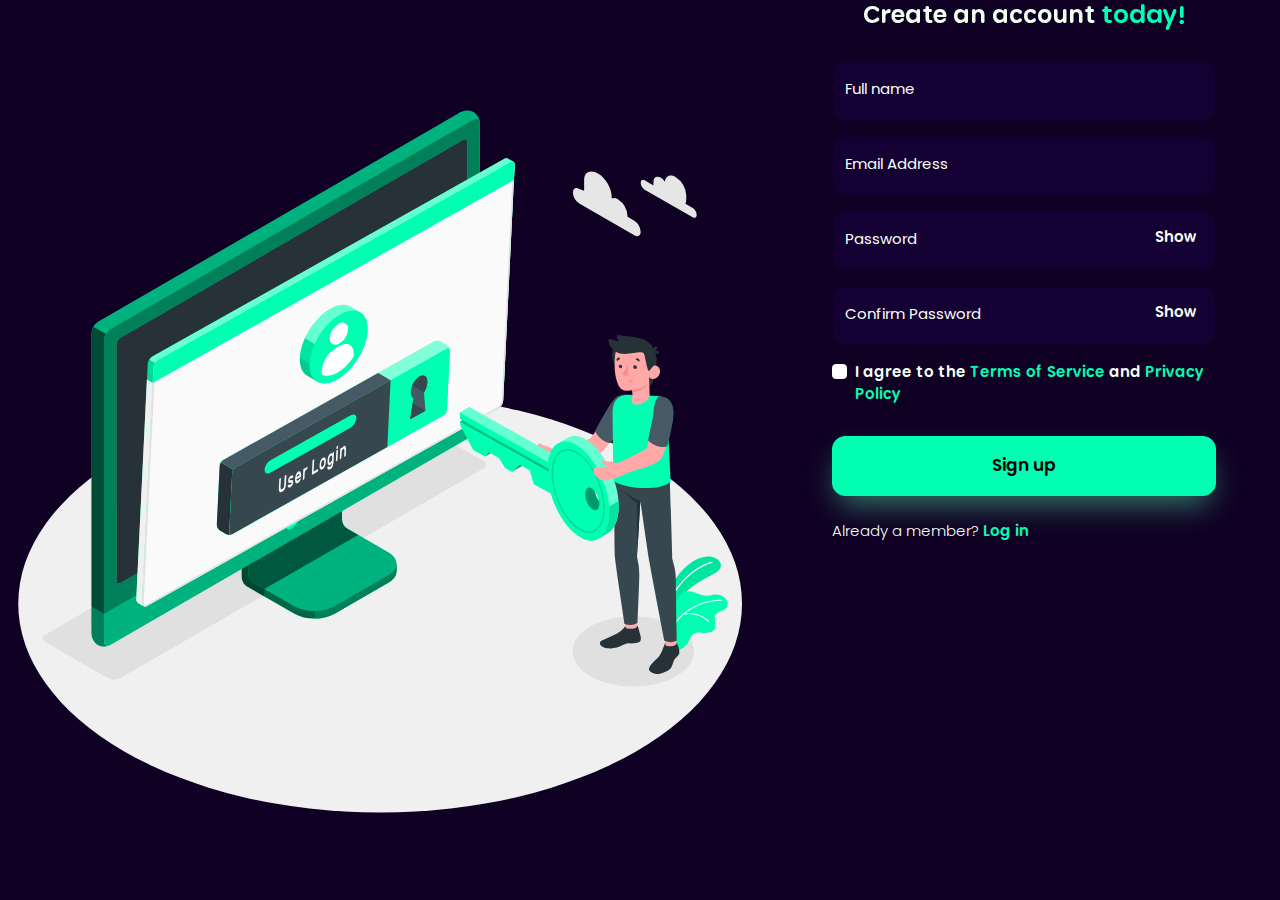
==== index.html @ 4600a2c7 "I added the login page, and completed the UI/UX of the signup" ====
<!DOCTYPE html>
<html lang="en">
<head>
    <meta charset="UTF-8">
    <meta http-equiv="X-UA-Compatible" content="IE=edge">
    <meta name="viewport" content="width=device-width, initial-scale=1.0">
    <title>Studdy Buddy Signup</title>
    <link rel="shortcut icon" href="favicon.png">
    <link href="https://cdn.jsdelivr.net/npm/bootstrap@5.1.3/dist/css/bootstrap.min.css" rel="stylesheet">
    <link rel="stylesheet" href="https://unicons.iconscout.com/release/v4.0.0/css/line.css">
    <link rel="stylesheet" href="copysignup.css">
    <link href="https://storyset.com/online">
        <link rel="stylesheet" href="https://cdnjs.cloudflare.com/ajax/libs/font-awesome/6.0.0-beta3/css/all.min.css">

</head>
<body>
    <div class="bg-img">
        <img src="login-animate.svg" alt="Background Animation">
    </div>      
<form action="home.html"> 
    <div class="site-wrap d-md-flex align-items-stretch">
        <div class="form-wrap">
            <div class="form-inner">
                <h5 class="title" style="text-align: center;">Create an account <span class="today">today!</span></h5>
                <strong>&nbsp;</strong>                  
                    <div class="form-floating">
                         <input type="text" class="form-control" id="name" placeholder="Fullname" required>
                         <label for="fullname" style="font-family: Poppins, sans-serif;">Full name</label>
                    </div>
                    <div class="form-floating">
                        <input type="email" class="form-control" id="email" name="email" placeholder="info@example.com" required>
                        <label for="email" style="font-family: Poppins, sans-serif;">Email Address</label>
                    </div>
                    <div class="form-floating">
                        <input type="password" class="form-control" id="password" name="password" placeholder="Password" required>
                        <label for="password" style="font-family: Poppins, sans-serif;">Password</label>
                        <span id="password-show-toggle" class="password-show-toggle" onclick="togglepassword('password', 'password-show-toggle')">Show</span>
                    </div>
                    <div class="form-floating">
                        <input type="password" class="form-control" id="conpassword" name="confirm_password" placeholder="Confirm password" required>
                        <label for="confirm_password" style="font-family: Poppins, sans-serif;">Confirm Password</label>
                        <span id="conpassword-show-toggle" class="conpassword-show-toggle" onclick="togglepassword('conpassword', 'conpassword-show-toggle')">Show</span>
                    </div>
                    <div class="d-flex justify-content-between">
                        <div class="form-check">
                            <input type="checkbox" class="form-check-input" id="agree" name="agree" required>
                            <label for="agree" class="form-check-label" style="font-family: 'Poppins Rounded Rounded';">I agree to the <a href="#">Terms of Service</a> and <a href="#">Privacy Policy</a></label>
                        </div>
                    </div>
                    <div class="d-grid mb-4">
                        <button type="submit" class="btn btn-primary" style="font-family: 'Poppins Rounded Rounded';">Sign up</button>
                    </div>
                    <div class="mb-2" style="font-weight: 320;">Already a member? <a href="login.html" style="font-family: 'Poppins Rounded Rounded';">Log in</a></div>
                    <strong>&nbsp;</strong>
                    <strong>&nbsp;</strong>

                </form>
                                    <strong>&nbsp;</strong>
                    <strong>&nbsp;</strong>
                    <strong>&nbsp;</strong>
            </div>
        </div>
    </div>
    </form>

    <script src="https://cdn.jsdelivr.net/npm/bootstrap@5.1.3/dist/js/bootstrap.bundle.min.js" integrity="sha384-ka7Sk0Gln4gmtz2MlQnikT1wXgYsOg+OMhuP+IlRH9sENBO0LRn5q+8nbTov4+1p" crossorigin="anonymous"></script>
    <script src="here.js"></script>
    <script src="payment.js"></script>
    <script src="https://js.paystack.co/v1/inline.js"></script> 
    <script src="https://cdn.jsdelivr.net/npm/jquery@3.5.1/dist/jquery.min.js"></script>
</body>
</html>
---- copysignup.css ----
/* ===== Google Font Import - Poppins ===== */
@import url('https://fonts.googleapis.com/css2?family=Poppins:wght@200;300;400;500;600&display=swap');

@font-face {
  font-family: 'Poppins Rounded Rounded';
  src: url('fonts/PoppinsRounded-Rounded.ttf');
}

body {
  background-color: #100124;
  font-family: 'Poppins', sans-serif;
  color: rgb(246, 255, 246);
  font-size: 15px;
}

a {
  -webkit-transition: .3s all ease;
  transition: .3s all ease;
  color: #00ffb3;
  text-decoration: none;
}

a:hover {
  color: #00ffb3;
}

/* Common styles */
.bg-img,
.form-wrap {
  height: auto; /* Dynamic height */
  min-height: 10px; /* Minimum height */
}

.bg-img {
  position: relative; /* Ensure positioning works */
  left: 0; /* Keeps it aligned at the left */
  width: 75%; /* Adjust based on your design */
  height: auto;
  z-index: 1; /* Lower stack order */
  
  display: flex; /* Enable Flexbox */
  align-items: center; /* Center vertically */
  justify-content: center; /* Center horizontally */
  background-size: cover;
  background-repeat: no-repeat;
  background-position: center center;
}

.bg-img svg {
  width: 100%; /* Fill container */
  height: 500%; /* Fill vertically */
  object-fit: cover; /* Proportional scaling */
}

.form-wrap {
  right: 0;
  position: relative;
  z-index: 2;
  padding: 5%;
  padding-top: 0%;
  width: 100%;
  background: #100124;
}

@media (min-width: 768px) {
  .bg-img {
    position: fixed;
    width: 50%;
    height: 100vh;
  }

  .form-wrap {
    position: absolute;
    width: 50%;
  }
}

@media (min-width: 992px) {
  .form-wrap {
    position: fixed;
    top: 0;
    right: 0;
    width: 50%;
    height: 100vh;
    overflow-y: auto;
  }
}

@media (min-width: 1200px) {
  .bg-img {
    position: fixed;
    width: 60%;
    height: 100vh;
  }

  .form-wrap {
    width: 40%;
  }
}


.form-wrap .title {
  font-size: 24px;
  color: rgb(240, 255, 240);
  text-shadow: 1px 1px 1px rgba(0, 0, 0, 0.1);
  filter: blur(0.2px);
  font-family: 'Poppins Rounded Rounded';
}

.today {
  color: #00ffb3;
  font-size: 25px;
}

.form-wrap .form-floating {
  position: relative;
  margin-top: 0%;
  margin-bottom: 15px;
  font-family: 'Poppins Rounded Rounded';
}

.form-wrap .form-floating .form-control {
  height: 60px !important;
  color: #fff;
  border-radius: 13px !important;
  background-color: #1b00437c;
  border-color: #0000;
  font-weight: 200;
}


.form-wrap .form-floating .form-control:active, .form-wrap .form-floating .form-control:focus {
  outline: none;
  -webkit-box-shadow: none;
          box-shadow: none;
  border-color: #00ffb3;
}

.form-wrap .password-show-toggle, .conpassword-show-toggle{
  cursor: pointer;
  position: absolute;
  right: 20px;
  top: 15px;
  z-index: 9;
}



.form-wrap .form-check {
  margin-bottom: 30px;
}

.form-wrap .form-check .form-check-input {
  border-color: #ffffff !important;
}

.form-wrap .form-check .form-check-input:checked {
  background-color: #00ffb3;
  border-color: #00ffb3 !important;
  outline: none;
  -webkit-box-shadow: none;
          box-shadow: none;
}

.form-wrap .form-check .form-check-input:focus, .form-wrap .form-check .form-check-input:active {
  outline: none;
  -webkit-box-shadow: none;
          box-shadow: none;
}

.form-wrap .btn-primary {
  border-radius: 13px;
  background-color: #00ffb3;
  border-color: #00ffb3;
  color: #000000;
  height: 60px;
  font-weight: 500;
  -webkit-box-shadow: 0 15px 30px -7px rgba(84, 246, 173, 0.5);
          box-shadow: 0 15px 30px -7px rgba(84, 246, 173, 0.5);
  -webkit-transition: .3s all ease;
  transition: .3s all ease;
  font-size: 17px;
}

.form-wrap .btn-primary:hover {
  background-color: #00ffb3;
  border-color: #00ffb3;
}
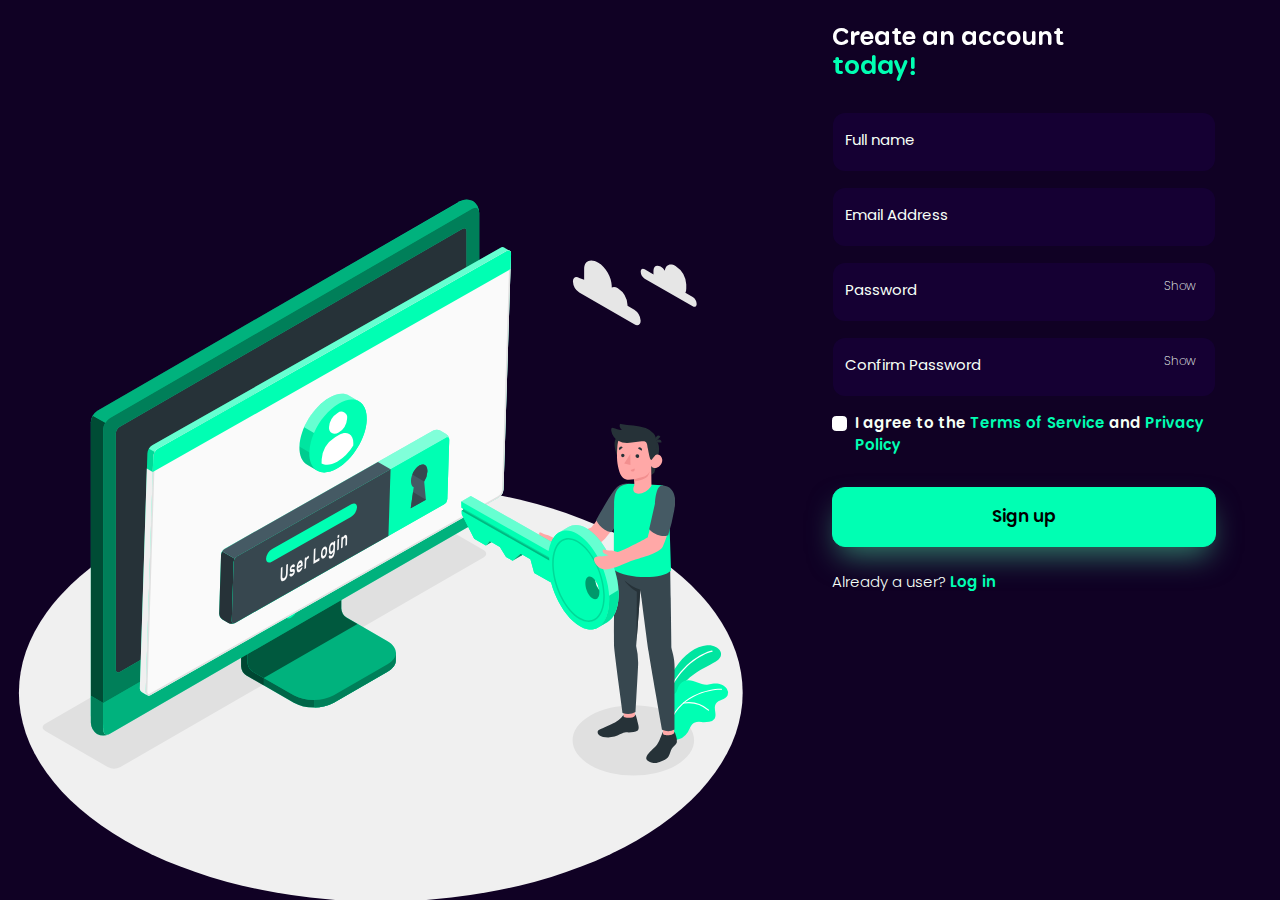
==== commit f0f173aa: "Updated changes" ====
--- a/index.html
+++ b/index.html
@@ -14,15 +14,16 @@
 
 </head>
 <body>
-    <div class="bg-img">
-        <img src="login-animate.svg" alt="Background Animation">
-    </div>      
-<form action="home.html"> 
-    <div class="site-wrap d-md-flex align-items-stretch">
-        <div class="form-wrap">
-            <div class="form-inner">
-                <h5 class="title" style="text-align: center;">Create an account <span class="today">today!</span></h5>
-                <strong>&nbsp;</strong>                  
+    <form action="home.html"> 
+        <div class="site-wrap d-md-flex align-items-stretch">
+            <div class="form-wrap">
+                <div class="form-inner">
+                    <strong>&nbsp;</strong>
+                    <h5 class="title" style="text-align: left;">Create an account<br> <span class="today">today!</span></h5>
+                    <div class="bg-img">
+                        <img src="login-animate.svg" alt="Background Animation">
+                    </div>                 
+                    <strong>&nbsp;</strong>        
                     <div class="form-floating">
                          <input type="text" class="form-control" id="name" placeholder="Fullname" required>
                          <label for="fullname" style="font-family: Poppins, sans-serif;">Full name</label>
@@ -50,7 +51,7 @@
                     <div class="d-grid mb-4">
                         <button type="submit" class="btn btn-primary" style="font-family: 'Poppins Rounded Rounded';">Sign up</button>
                     </div>
-                    <div class="mb-2" style="font-weight: 320;">Already a member? <a href="login.html" style="font-family: 'Poppins Rounded Rounded';">Log in</a></div>
+                    <div class="mb-2" style="font-weight: 320;">Already a user? <a href="login.html" style="font-family: 'Poppins Rounded Rounded';">Log in</a></div>
                     <strong>&nbsp;</strong>
                     <strong>&nbsp;</strong>
 
--- a/copysignup.css
+++ b/copysignup.css
@@ -102,7 +102,7 @@
 
 .form-wrap .title {
   font-size: 24px;
-  color: rgb(240, 255, 240);
+  color: rgb(255, 255, 255);
   text-shadow: 1px 1px 1px rgba(0, 0, 0, 0.1);
   filter: blur(0.2px);
   font-family: 'Poppins Rounded Rounded';
@@ -145,6 +145,11 @@
   z-index: 9;
 }
 
+.password-show-toggle, .conpassword-show-toggle {
+  font-family: 'Poppins', sans-serif;
+  font-size: 12px;
+  font-weight: 200;
+}
 
 
 .form-wrap .form-check {
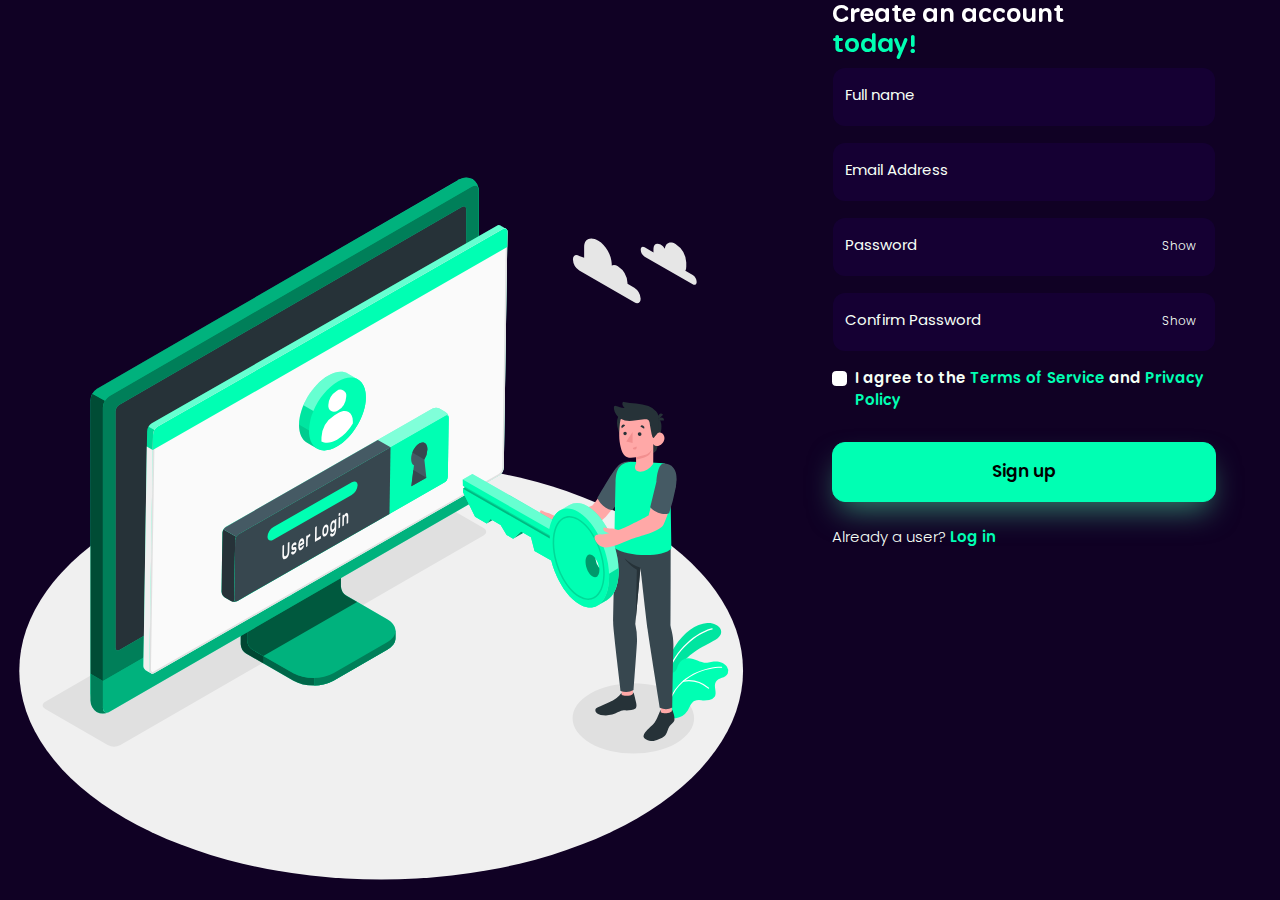
==== commit 7c62b504: "Your commit message" ====
--- a/index.html
+++ b/index.html
@@ -4,70 +4,154 @@
     <meta charset="UTF-8">
     <meta http-equiv="X-UA-Compatible" content="IE=edge">
     <meta name="viewport" content="width=device-width, initial-scale=1.0">
-    <title>Studdy Buddy Signup</title>
-    <link rel="shortcut icon" href="favicon.png">
+    <title>Study Buddy Signup</title>
     <link href="https://cdn.jsdelivr.net/npm/bootstrap@5.1.3/dist/css/bootstrap.min.css" rel="stylesheet">
     <link rel="stylesheet" href="https://unicons.iconscout.com/release/v4.0.0/css/line.css">
-    <link rel="stylesheet" href="copysignup.css">
+    <link rel="stylesheet" href="index.css">
     <link href="https://storyset.com/online">
-        <link rel="stylesheet" href="https://cdnjs.cloudflare.com/ajax/libs/font-awesome/6.0.0-beta3/css/all.min.css">
-
+    <link rel="stylesheet" href="https://cdnjs.cloudflare.com/ajax/libs/font-awesome/6.0.0-beta3/css/all.min.css">
 </head>
 <body>
-    <form action="home.html"> 
-        <div class="site-wrap d-md-flex align-items-stretch">
-            <div class="form-wrap">
-                <div class="form-inner">
-                    <strong>&nbsp;</strong>
-                    <h5 class="title" style="text-align: left;">Create an account<br> <span class="today">today!</span></h5>
-                    <div class="bg-img">
-                        <img src="login-animate.svg" alt="Background Animation">
-                    </div>                 
-                    <strong>&nbsp;</strong>        
-                    <div class="form-floating">
-                         <input type="text" class="form-control" id="name" placeholder="Fullname" required>
-                         <label for="fullname" style="font-family: Poppins, sans-serif;">Full name</label>
+    <form id="signup-form">
+        <div class="content">
+            <div class="site-wrap d-md-flex align-items-stretch">
+                <div class="form-wrap">
+                    <div class="form-inner">
+                        <h5 class="title" style="text-align: left;">Create an account<br> <span class="today">today!</span></h5>
+                        <div class="bg-img">
+                            <img src="login-animate.svg" alt="Background Animation">
+                        </div>
+                        <div class="form-floating">
+                            <input type="text" class="form-control" id="name" placeholder="Fullname" required>
+                            <label for="name" style="font-family: Poppins, sans-serif;">Full name</label>
+                        </div>
+                        <div class="form-floating">
+                            <input type="email" class="form-control" id="email" name="email" placeholder="info@example.com" required>
+                            <label for="email" style="font-family: Poppins, sans-serif;">Email Address</label>
+                        </div>
+                        <div class="form-floating">
+                            <input type="password" class="form-control" id="password" name="password" placeholder="Password" required>
+                            <label for="password" style="font-family: Poppins, sans-serif;">Password</label>
+                            <span id="password-show-toggle" class="password-show-toggle" onclick="togglePassword('password', 'password-show-toggle')">Show</span>
+                        </div>
+                        <div class="form-floating">
+                            <input type="password" class="form-control" id="conpassword" name="confirm_password" placeholder="Confirm password" required>
+                            <label for="conpassword" style="font-family: Poppins, sans-serif;">Confirm Password</label>
+                            <span id="conpassword-show-toggle" class="conpassword-show-toggle" onclick="togglePassword('conpassword', 'conpassword-show-toggle')">Show</span>
+                        </div>
+                        <div class="d-flex justify-content-between">
+                            <div class="form-check">
+                                <input type="checkbox" class="form-check-input" id="agree" name="agree" required>
+                                <label for="agree" class="form-check-label" style="font-family: 'Poppins Rounded Rounded';">I agree to the <a href="#">Terms of Service</a> and <a href="#">Privacy Policy</a></label>
+                            </div>
+                        </div>
+                        <div class="d-grid mb-4">
+                            <button type="submit" class="btn btn-primary" style="font-family: 'Poppins Rounded Rounded';">Sign up</button>
+                        </div>
+                        <div class="mb-2" style="font-weight: 320;">Already a user? <a href="login.html" style="font-family: 'Poppins Rounded Rounded';">Log in</a></div>
                     </div>
-                    <div class="form-floating">
-                        <input type="email" class="form-control" id="email" name="email" placeholder="info@example.com" required>
-                        <label for="email" style="font-family: Poppins, sans-serif;">Email Address</label>
-                    </div>
-                    <div class="form-floating">
-                        <input type="password" class="form-control" id="password" name="password" placeholder="Password" required>
-                        <label for="password" style="font-family: Poppins, sans-serif;">Password</label>
-                        <span id="password-show-toggle" class="password-show-toggle" onclick="togglepassword('password', 'password-show-toggle')">Show</span>
-                    </div>
-                    <div class="form-floating">
-                        <input type="password" class="form-control" id="conpassword" name="confirm_password" placeholder="Confirm password" required>
-                        <label for="confirm_password" style="font-family: Poppins, sans-serif;">Confirm Password</label>
-                        <span id="conpassword-show-toggle" class="conpassword-show-toggle" onclick="togglepassword('conpassword', 'conpassword-show-toggle')">Show</span>
-                    </div>
-                    <div class="d-flex justify-content-between">
-                        <div class="form-check">
-                            <input type="checkbox" class="form-check-input" id="agree" name="agree" required>
-                            <label for="agree" class="form-check-label" style="font-family: 'Poppins Rounded Rounded';">I agree to the <a href="#">Terms of Service</a> and <a href="#">Privacy Policy</a></label>
-                        </div>
-                    </div>
-                    <div class="d-grid mb-4">
-                        <button type="submit" class="btn btn-primary" style="font-family: 'Poppins Rounded Rounded';">Sign up</button>
-                    </div>
-                    <div class="mb-2" style="font-weight: 320;">Already a user? <a href="login.html" style="font-family: 'Poppins Rounded Rounded';">Log in</a></div>
-                    <strong>&nbsp;</strong>
-                    <strong>&nbsp;</strong>
-
-                </form>
-                                    <strong>&nbsp;</strong>
-                    <strong>&nbsp;</strong>
-                    <strong>&nbsp;</strong>
+                </div>
             </div>
         </div>
-    </div>
     </form>
 
-    <script src="https://cdn.jsdelivr.net/npm/bootstrap@5.1.3/dist/js/bootstrap.bundle.min.js" integrity="sha384-ka7Sk0Gln4gmtz2MlQnikT1wXgYsOg+OMhuP+IlRH9sENBO0LRn5q+8nbTov4+1p" crossorigin="anonymous"></script>
-    <script src="here.js"></script>
-    <script src="payment.js"></script>
-    <script src="https://js.paystack.co/v1/inline.js"></script> 
-    <script src="https://cdn.jsdelivr.net/npm/jquery@3.5.1/dist/jquery.min.js"></script>
+    <!-- Popup container -->
+    <div class="popup-container" style="display: none;">
+        <div class="popup-box">
+            <img src="Confirmed-bro.svg" alt="Popup Image">
+            <p><b>Sign Up successful!</b> Join us today and start exploring amazing features.</p>
+            <button class="continue-btn" onclick="closePopup()">Continue</button>
+        </div>
+    </div>
+
+    <script>
+        // Function to toggle password visibility
+        function togglePassword(inputId, toggleId) {
+            const passwordField = document.getElementById(inputId);
+            const toggleText = document.getElementById(toggleId);
+
+            if (passwordField.type === "password") {
+                passwordField.type = "text";
+                toggleText.textContent = "Hide";
+            } else {
+                passwordField.type = "password";
+                toggleText.textContent = "Show";
+            }
+        }
+
+        // Form and popup elements
+        const signupForm = document.getElementById('signup-form');
+        const popupContainer = document.querySelector('.popup-container');
+        const popupBox = document.querySelector('.popup-box');
+        const content = document.querySelector('.content');
+
+        // Function to show popup
+        function showPopup() {
+            popupContainer.style.display = 'flex';
+            popupBox.classList.add('active');
+            content.classList.add('blur');
+        }
+
+        // Function to close popup
+        function closePopup() {
+            popupBox.classList.remove('active');
+            content.classList.remove('blur');
+            setTimeout(() => {
+                popupContainer.style.display = 'none';
+            }, 300);
+        }
+        
+        // Hide the popup when clicking outside the box
+        popupContainer.addEventListener('click', (e) => {
+            if (e.target === popupContainer) { // Check if clicked outside the popup
+                popupBox.classList.remove('active'); // Remove pop-up animation
+                content.classList.remove('blur'); // Remove blur effect
+                setTimeout(() => {
+                    popupContainer.style.display = 'none'; // Hide container after animation
+                }, 300); // Match animation duration
+            }
+        });
+
+        // Form submission handler
+        signupForm.addEventListener('submit', (event) => {
+            event.preventDefault(); // Prevent default form submission
+
+            const name = document.getElementById('name').value.trim();
+            const email = document.getElementById('email').value.trim();
+            const password = document.getElementById('password').value.trim();
+            const confirmPassword = document.getElementById('conpassword').value.trim();
+            const agree = document.getElementById('agree').checked;
+
+            // Input validation
+            if (!name || !email || !password || !confirmPassword) {
+                alert('Please fill out all fields.');
+                return;
+            }
+
+            if (!validateEmail(email)) {
+                alert('Please enter a valid email address.');
+                return;
+            }
+
+            if (password !== confirmPassword) {
+                alert('Passwords do not match.');
+                return;
+            }
+
+            if (!agree) {
+                alert('You must agree to the Terms of Service and Privacy Policy.');
+                return;
+            }
+
+            // If all validations pass
+            showPopup();
+        });
+
+        // Email validation function
+        function validateEmail(email) {
+            const emailRegex = /^[^\s@]+@[^\s@]+\.[^\s@]+$/; // Basic email format check
+            return emailRegex.test(email);
+        }
+    </script>
 </body>
-</html>+</html>
--- a/index.css
+++ b/index.css
@@ -0,0 +1,373 @@
+
+/* ===== Google Font Import - Poppins ===== */
+@import url('https://fonts.googleapis.com/css2?family=Poppins:wght@200;300;400;500;600&display=swap');
+
+@font-face {
+  font-family: 'Poppins Rounded Rounded';
+  src: url('fonts/PoppinsRounded-Rounded.ttf');
+}
+
+body {
+  background-color: #100124;
+  font-family: 'Poppins', sans-serif;
+  color: rgb(246, 255, 246);
+  font-size: 15px;
+}
+
+a {
+  -webkit-transition: .3s all ease;
+  transition: .3s all ease;
+  color: #00ffb3;
+  text-decoration: none;
+}
+
+a:hover {
+  color: #00ffb3;
+}
+
+/* Common styles */
+.bg-img,
+.form-wrap {
+  height: auto; /* Dynamic height */
+  min-height: 10px; /* Minimum height */
+}
+
+.bg-img {
+  position: relative; /* Ensure positioning works */
+  left: 0; /* Keeps it aligned at the left */
+  width: 75%; /* Adjust based on your design */
+  height: auto;
+  z-index: 1; /* Lower stack order */
+  
+  display: flex; /* Enable Flexbox */
+  align-items: center; /* Center vertically */
+  justify-content: center; /* Center horizontally */
+  background-size: cover;
+  background-repeat: no-repeat;
+  background-position: center center;
+}
+
+.bg-img svg {
+  width: 100%; /* Fill container */
+  height: 500%; /* Fill vertically */
+  object-fit: cover; /* Proportional scaling */
+}
+
+.form-wrap {
+  right: 0;
+  position: relative;
+  z-index: 2;
+  padding: 5%;
+  padding-top: 0%;
+  width: 100%;
+  background: #100124;
+}
+
+@media (min-width: 768px) {
+  .bg-img {
+    position: fixed;
+    width: 50%;
+    height: 100vh;
+  }
+
+  .form-wrap {
+    position: absolute;
+    width: 50%;
+  }
+}
+
+@media (min-width: 992px) {
+  .form-wrap {
+    position: fixed;
+    top: 0;
+    right: 0;
+    width: 50%;
+    height: 100vh;
+    overflow-y: auto;
+  }
+}
+
+@media (min-width: 1200px) {
+  .bg-img {
+    position: fixed;
+    width: 60%;
+    height: 100vh;
+  }
+
+  .form-wrap {
+    width: 40%;
+  }
+}
+
+
+.form-wrap .title {
+  font-size: 24px;
+  color: rgb(255, 255, 255);
+  text-shadow: 1px 1px 1px rgba(0, 0, 0, 0.1);
+  filter: blur(0.2px);
+  font-family: 'Poppins Rounded Rounded';
+}
+
+.today {
+  color: #00ffb3;
+  font-size: 25px;
+  bottom: 0%;
+}
+
+.form-wrap .form-floating {
+  position: relative;
+  margin-top: 0%;
+  margin-bottom: 15px;
+  font-family: 'Poppins Rounded Rounded';
+}
+
+.form-wrap .form-floating .form-control {
+  height: 60px !important;
+  color: #fff;
+  border-radius: 13px !important;
+  background-color: #1b00437c;
+  border-color: #0000;
+  font-weight: 200;
+}
+
+
+.form-wrap .form-floating .form-control:active, .form-wrap .form-floating .form-control:focus {
+  outline: none;
+  -webkit-box-shadow: none;
+          box-shadow: none;
+  border-color: #00ffb3;
+}
+
+.form-wrap .password-show-toggle, .conpassword-show-toggle{
+  cursor: pointer;
+  position: absolute;
+  right: 20px;
+  top: 20px;
+  z-index: 9;
+}
+
+.password-show-toggle, .conpassword-show-toggle {
+  font-family: 'Poppins', sans-serif;
+  font-size: 12px;
+  font-weight: 350;
+}
+
+
+.form-wrap .form-check {
+  margin-bottom: 30px;
+}
+
+.form-wrap .form-check .form-check-input {
+  border-color: #ffffff !important;
+}
+
+.form-wrap .form-check .form-check-input:checked {
+  background-color: #00ffb3;
+  border-color: #00ffb3 !important;
+  outline: none;
+  -webkit-box-shadow: none;
+          box-shadow: none;
+}
+
+.form-wrap .form-check .form-check-input:focus, .form-wrap .form-check .form-check-input:active {
+  outline: none;
+  -webkit-box-shadow: none;
+          box-shadow: none;
+}
+
+.form-wrap .btn-primary {
+  border-radius: 13px;
+  background-color: #00ffb3;
+  border-color: #00ffb3;
+  color: #000000;
+  height: 60px;
+  font-weight: 500;
+  -webkit-box-shadow: 0 15px 30px -7px rgba(84, 246, 173, 0.5);
+          box-shadow: 0 15px 30px -7px rgba(84, 246, 173, 0.5);
+  -webkit-transition: .3s all ease;
+  transition: .3s all ease;
+  font-size: 17px;
+}
+
+.form-wrap .btn-primary:hover {
+  background-color: #00ffb3;
+  border-color: #00ffb3;
+}
+
+/* Search bar container */
+.search-container {
+  display: flex;
+  align-items: center; /* Align items vertically at the center */
+  justify-content: center; /* Center the content horizontally */
+  margin-bottom: 20px; /* Space below the search bar */
+  width: 100%;
+  padding: 0 20px; /* Add padding for a cleaner look */
+  gap: 10px; /* Add space between the search bar and the plus icon */
+}
+
+/* Search bar styles */
+.search-bar {
+  display: flex;
+  align-items: center;
+  background-color: #1b00437c; /* Semi-transparent background */
+  border: 2px solid transparent; /* Default border is transparent */
+  border-radius: 25px; /* Rounded edges */
+  width: 100%;
+  max-width: 600px; /* Limit max width */
+  padding: 5px 10px;
+  box-shadow: 0 4px 6px rgba(0, 0, 0, 0.1); /* Subtle shadow */
+  transition: border-color 0.3s ease; /* Smooth transition for the border */
+}
+
+/* Input field styles */
+.search-input {
+  color: #ffffff;
+  background-color: #1b00437c; /* Match the background of the search bar */
+  border: none;
+  outline: none;
+  flex: 1; /* Allow input to grow and fill available space */
+  padding: 10px;
+  font-size: 16px;
+  border-radius: 25px; /* Ensures it matches the container */
+}
+
+.search-input::placeholder {
+  color: #d6fff3b9; /* Placeholder text color */
+}
+
+/* Search button styles */
+.search-btn {
+  background: none;
+  border: none;
+  color: #ffffff; /* Icon color */
+  cursor: pointer;
+  font-size: 18px;
+  padding: 0 10px;
+}
+
+/* Highlight border when the input is focused */
+.search-bar:focus-within {
+  border-color: #00ffb3; /* Green border when the input is focused */
+}
+
+/* Plus button styles */
+.plus-btn {
+  background-color: #100124;
+  color: #00ffb3;
+  margin-left: 10px;
+  border: none;
+  border-radius: 50%;
+  width: 50px;
+  height: 50px;
+  display: flex;
+  align-items: center;
+  justify-content: center;
+  cursor: pointer;
+  font-size: 50px;
+  transition: transform 0.2s ease;
+}
+
+.plus-btn:hover {
+  transform: scale(1.1); /* Slight zoom effect */
+}
+
+        /* Overlay container for the popup */
+        .popup-container {
+          font-family: 'Poppins', sans-sarif;
+          position: fixed;
+          top: 0;
+          left: 0;
+          width: 100%;
+          height: 100%;
+          display: none; /* Initially hidden */
+          justify-content: center;
+          align-items: center;
+          background: rgba(0, 0, 0, 0.5); /* Semi-transparent background */
+          animation: fadeIn 0.3s ease-in-out;
+      }
+
+      /* Main popup box with rounded edges */
+      .popup-box {
+          background-color: #100124; /* Purple background for the popup */
+          color: white;
+          border-radius: 20px; /* Rounded edges */
+          padding: 20px; /* Space around the content */
+          text-align: center; /* Center align the text */
+          animation: popIn 0.3s ease-in-out; /* Pop-in animation */
+          box-shadow: 0 10px 20px rgba(0, 0, 0, 0.3); /* Subtle shadow for depth */
+          transform: scale(0); /* Initially hidden */
+          max-width: 300px; /* Maximum width of the popup */
+          width: 100%; /* Make it responsive */
+      }
+
+      /* Active popup animation state */
+      .popup-box.active {
+          transform: scale(1); /* Scale up to full size */
+      }
+
+      /* Background blur effect for the main content */
+      .blur {
+          filter: blur(8px); /* Apply blur effect */
+          transform: scale(1.02); /* Slight zoom effect */
+      }
+
+      /* Popup animations */
+      @keyframes popIn {
+          0% {
+              transform: scale(0.5); /* Start small */
+              opacity: 0; /* Fully transparent */
+          }
+          100% {
+              transform: scale(1); /* Full size */
+              opacity: 1; /* Fully visible */
+          }
+      }
+
+      @keyframes fadeIn {
+          from {
+              background: rgba(0, 0, 0, 0); /* Transparent */
+          }
+          to {
+              background: rgba(0, 0, 0, 0.5); /* Semi-transparent */
+          }
+      }
+
+      /* Popup image styling */
+      .popup-box img {
+display: block; /* Removes inline spacing */
+width: 90%; /* Ensures the image fits nicely */
+margin: 0; /* Remove margin */
+position: relative;
+top: -40px; /* Moves the image upwards */
+margin-left: 12px;
+}
+
+
+      /* Main title styling */
+      .popup-box p {
+          margin: 0; /* Remove default margin */
+          font-size: 1rem; /* Larger font size */
+          margin-top: -55px;
+          margin-bottom: 5px;
+      }
+
+      /* continue button styling */
+      .popup-box .continue-btn {
+          font-family: 'poppins rounded rounded';
+          padding: 6px 5px; /* Button padding */
+          width: 80%;
+          font-size: 1rem; /* Button text size */
+          border: 2px solid #00ffb3;
+          border-radius: 15px; /* Rounded button edges */
+          background-color: #100124; /* White background */
+          color: #ffffff; /* Purple text color */
+          cursor: pointer; /* Pointer cursor */
+          transition: background-color 0.3s ease; /* Smooth hover effect */
+      }
+
+      /* Hover effect for the continue button */
+      .popup-box .continue-btn:hover {
+          background-color: #00ffb37d; /* Light grey background on hover */
+      }
+
+
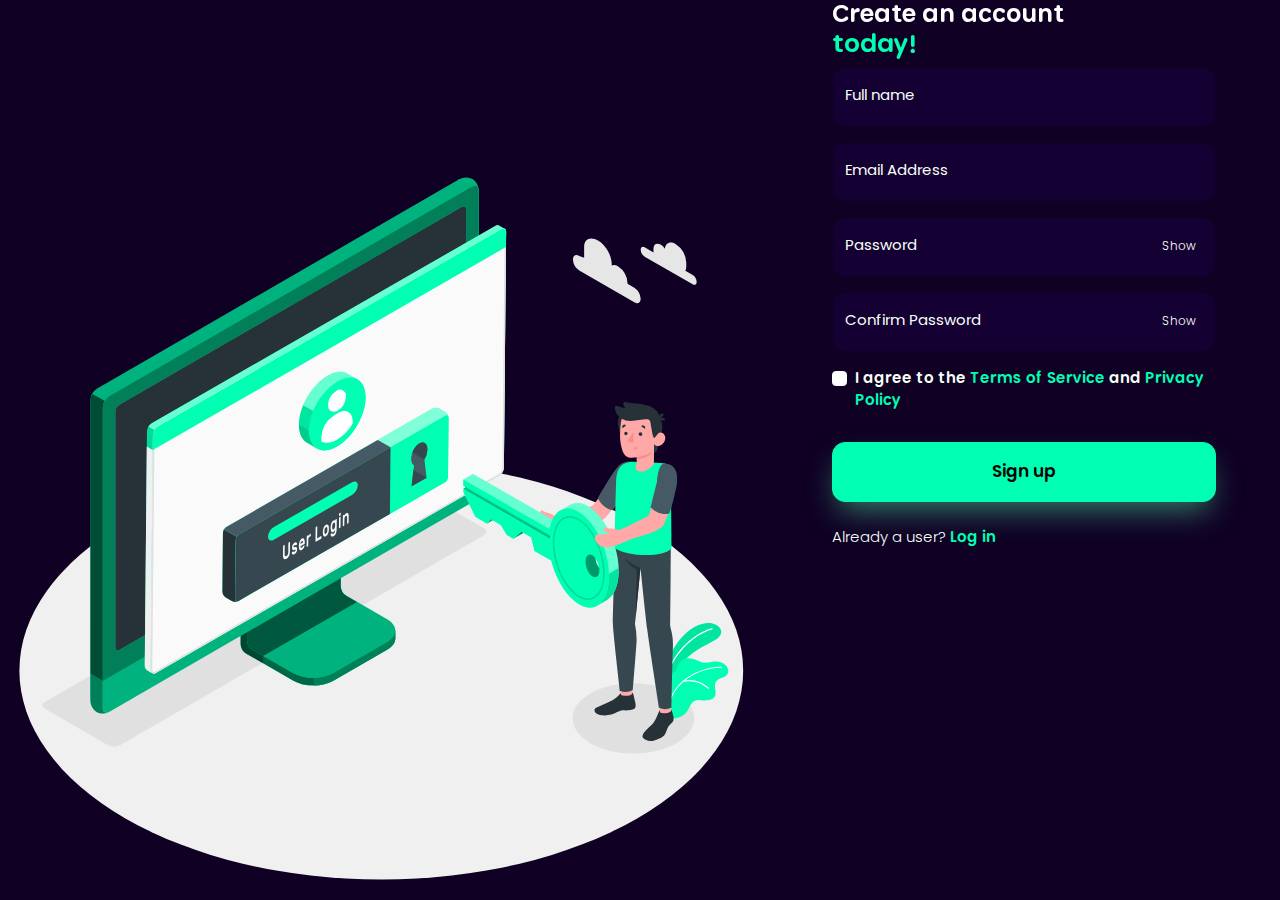
==== commit 1a079e69: "Your commit message" ====
--- a/index.html
+++ b/index.html
@@ -56,6 +56,7 @@
     </form>
 
     <!-- Popup container -->
+    <form action="home.html">
     <div class="popup-container" style="display: none;">
         <div class="popup-box">
             <img src="Confirmed-bro.svg" alt="Popup Image">
@@ -63,6 +64,7 @@
             <button class="continue-btn" onclick="closePopup()">Continue</button>
         </div>
     </div>
+</form>
 
     <script>
         // Function to toggle password visibility
@@ -100,7 +102,7 @@
                 popupContainer.style.display = 'none';
             }, 300);
         }
-        
+
         // Hide the popup when clicking outside the box
         popupContainer.addEventListener('click', (e) => {
             if (e.target === popupContainer) { // Check if clicked outside the popup
